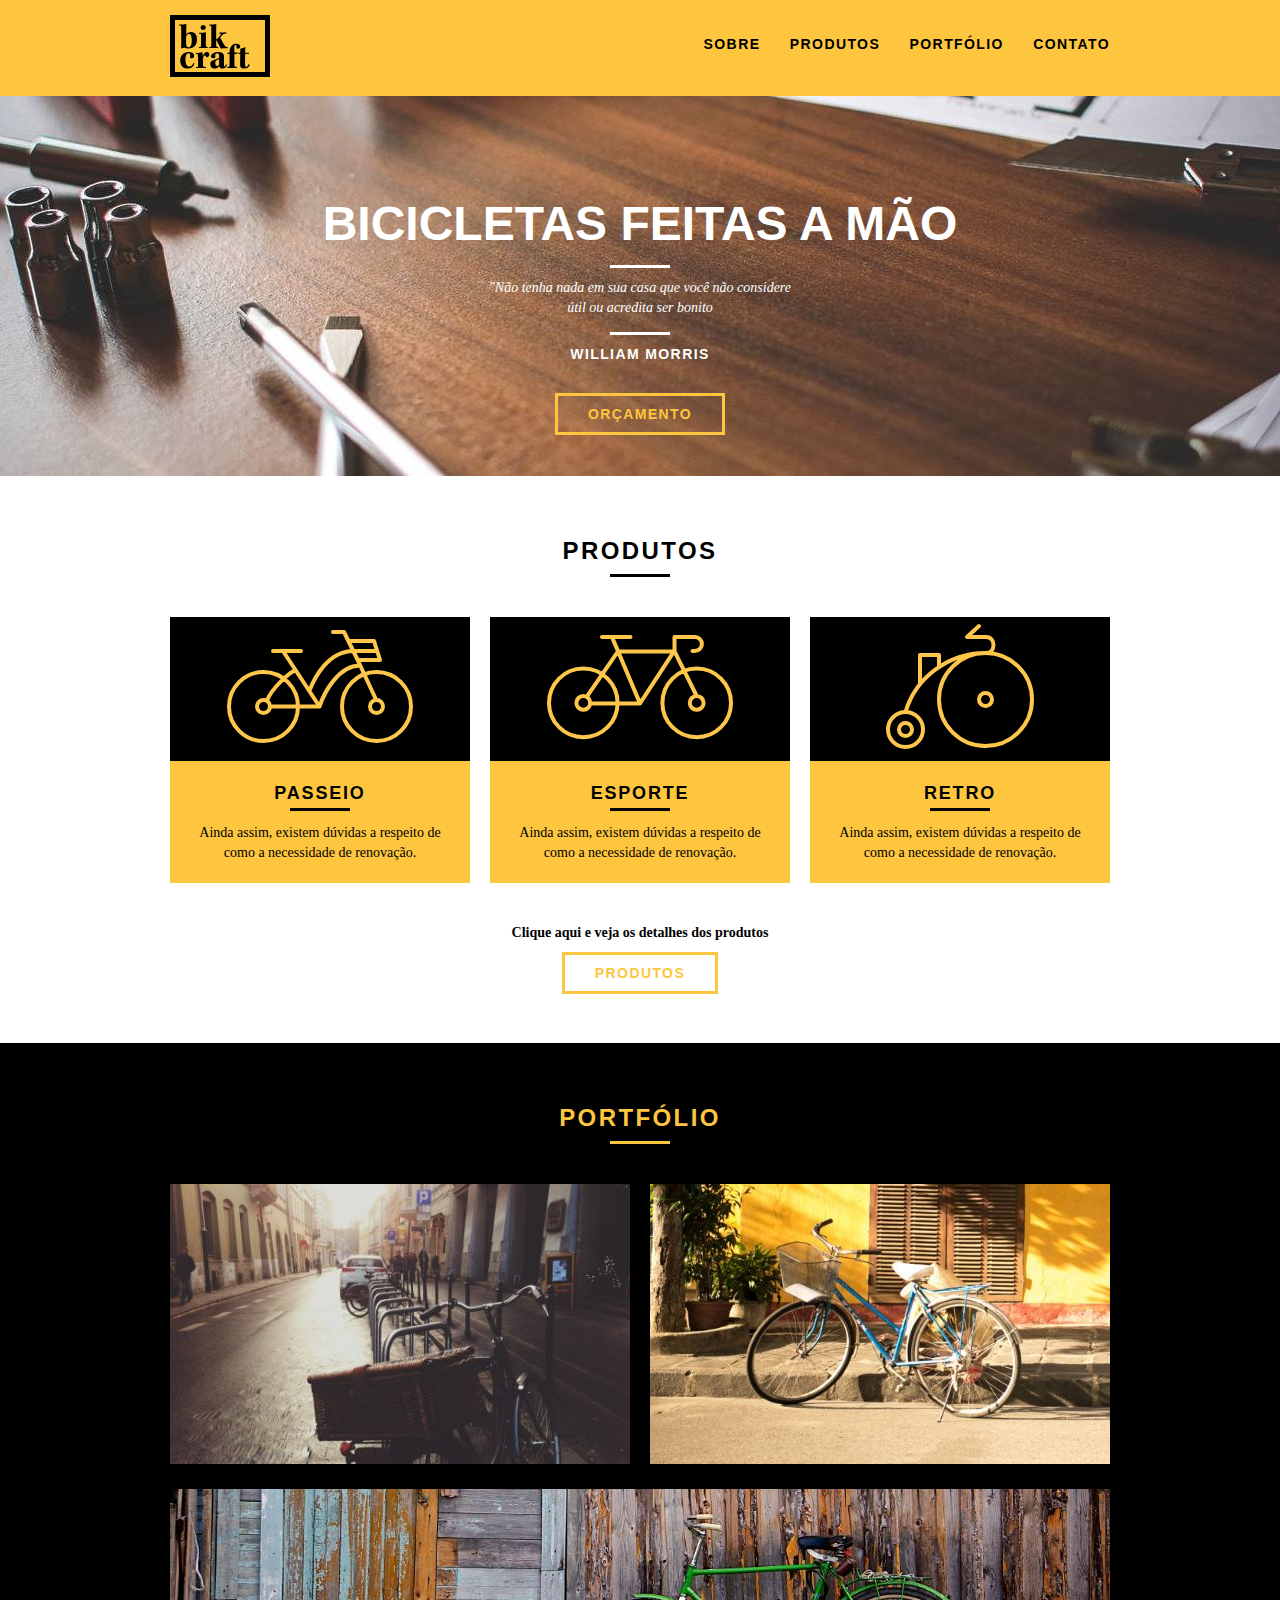
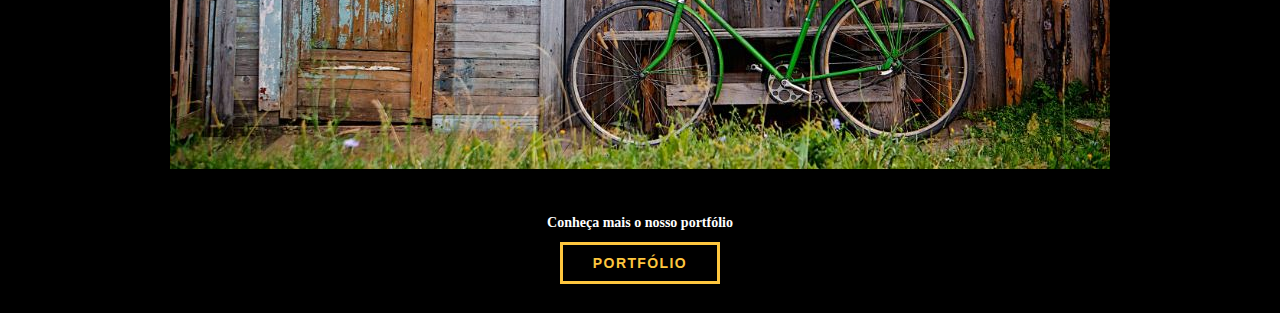
==== web/index.html @ 799d466c "Alterando" ====
<!DOCTYPE html>
<html lang="es">
<head>
  <meta charset="UTF-8">
  <meta http-equiv="X-UA-Compatible" content="IE=edge">
  <meta name="viewport" content="width=device-width, initial-scale=1.0">
  <link rel="stylesheet" href="css/normalize.css">
  <link rel="stylesheet" href="css/reset.css">
  <link rel="stylesheet" href="css/grid.css">
  <link rel="stylesheet" href="css/style.css">
  <title>Bikcraft</title>
</head>
<body>

    <header class="header">
      <div class="container">
        <a href="index.html" class="grid-4">
          <img src="img/bikcraft.svg" alt="Bikcraft">
        </a>
        <nav class="grid-12 header_menu">
          <ul>
            <li><a href="sobre.html">Sobre</a></li>
            <li><a href="produtos.html">Produtos</a></li>
            <li><a href="portfolio.html">Portfólio</a></li>
            <li><a href="contato.html">Contato</a></li>
          </ul>
        </nav>
      </div>
    </header>

  <section class="introducao">
    <div class="container">
      <h1>Bicicletas Feitas a Mão</h1>
      <blockquote class="quote-externo">
        <p>"Não tenha nada em sua casa que você não considere útil ou acredita ser bonito</p>
        <cite>WILLIAM MORRIS</cite>
      </blockquote>
      <a href="produtos.html" class="btn">Orçamento</a>
    </div>
  </section>

  <section class=" produtos container">
    <h2 class="subtitulo">Produtos</h2>
    <ul class="produtos-lista">
      
      <li class="grid-1-3">
        <div class="produtos-icone">
          <img src="../arquivos-cliente/icones/passeio.svg" alt="Bikcraft Passeio">
        </div>
        <h3>Passeio</h3>
        <p>Ainda assim, existem dúvidas a respeito de como a necessidade de renovação.</p>
      </li>

      <li class="grid-1-3">
        <div class="produtos-icone">
          <img src="../arquivos-cliente/icones/esporte.svg" alt="Bikcraft Esporte">
        </div>
        <h3>Esporte</h3>
        <p>Ainda assim, existem dúvidas a respeito de como a necessidade de renovação.</p>
      </li>

      <li class="grid-1-3">
        <div class="produtos-icone">
          <img src="../arquivos-cliente/icones/retro.svg" alt="Bikcraft Retro">
        </div>
        <h3>Retro</h3>
        <p>Ainda assim, existem dúvidas a respeito de como a necessidade de renovação.</p>
      </li>
    </ul>

    <div class="call">
      <p>Clique aqui e veja os detalhes dos produtos</p>
      <a href="produtos.html" class="btn btn-preto">Produtos</a>
    </div>
  </section>

  <section class="portfolio">
      <div class="container">
        <h2 class=subtitulo>portfólio</h2>
        <ul class="portfolio-lista">
          <li class="grid-8"><img src="../web/img/portfolio/retro.jpg" alt="Bicicleta Retro"></li> 
          <li class="grid-8"><img src="../web/img/portfolio/passeio.jpg" alt="Bicicleta Passeio"></li> 
          <li class="grid-16"><img src="../web/img/portfolio/esporte.jpg" alt="Bicicleta Esporte"></li> 
        </ul>
        <div class="call">
          <p>Conheça mais o nosso portfólio</p>
          <a href="portfolio.html" class="btn">Portfólio</a>
        </div>
      </div> 
  </section>

</body>
</html>
---- web/css/grid.css ----
*, *:before, *:after {
  -webkit-box-sizing: border-box; 
  -moz-box-sizing: border-box; 
  box-sizing: border-box;
}

.container {
	width: 960px;
	margin: 0 auto;
	padding: 0px;
	position: relative;
}

.container:after, .container:before {
	content: " ";
	display: table;
}

.container:after {
	clear: both;
}

.grid-1, .grid-2, .grid-3, .grid-4, .grid-5, .grid-6, .grid-7, .grid-8, .grid-9, .grid-10, .grid-11, .grid-12, .grid-13, .grid-14, .grid-15, .grid-16, .grid-1-3 {
	float: left;
	margin-left: 10px;
	margin-right: 10px;
}

.grid-1 	{width: 40px;}
.grid-2 	{width: 100px;}
.grid-3 	{width: 160px;}
.grid-4 	{width: 220px;}
.grid-5 	{width: 280px;}
.grid-6 	{width: 340px;}
.grid-7 	{width: 400px;}
.grid-8 	{width: 460px;}
.grid-9 	{width: 520px;}
.grid-10 	{width: 580px;}
.grid-11 	{width: 640px;}
.grid-12 	{width: 700px;}
.grid-13 	{width: 760px;}
.grid-14 	{width: 820px;}
.grid-15 	{width: 880px;}
.grid-16 	{width: 940px;}
.grid-1-3	{width: 300px;}
---- web/css/style.css ----
/* Estilos Gerais*/
body {
  font-family: Arial, Helvetica, sans-serif;
}

p {
  font-family: Georgia, "Times New Roman", Times, serif;
  font-size: 14px;
  line-height: 20px;
}

.btn {
  border: 3px solid #fec63e;
  padding: 10px 30px;
  color: #fec63e;
  font-size: 14px;
  line-height: 20px;
  text-transform: uppercase;
  letter-spacing: 0.1em;
  font-weight: bold;
}

.btn:hover {
  color: #fff;
  border-color: #fff;
}

.btn.btn-preto:hover {
  color: #000;
  border-color: #000;
}

.subtitulo {
  font-weight: bold;
  font-size: 24px;
  line-height: 30px;
  letter-spacing: 0.1em;
  color: #000;
  text-transform: uppercase;
  text-align: center;
  margin-bottom: 40px;
}

.subtitulo:after {
  content: "";
  display: block;
  width: 60px;
  height: 3px;
  background-color: #000;
  margin: 8px auto;
}

/* Header */

.header {
  width: 100%;
  background-color: #fec63e;
  padding: 15px 0;
  position: fixed;
  top: 0;
  z-index: 10;
}

.header_menu {
  text-align: right;
}

.header_menu ul li {
  display: inline-block;
  margin-left: 25px;
  margin-top: 20px;
}

.header_menu ul li a {
  color: #000;
  font-weight: bold;
  text-transform: uppercase;
  letter-spacing: 0.1em;
  font-size: 14px;
  padding: 10px 0px;
}

.header_menu ul li a:hover {
  color: #fff;
}
/* Introdução */

.introducao {
  width: 100%;
  height: 380px;
  background: url("../img/bg-home.jpg") no-repeat center;
  background-size: cover;
  margin-top: 96px;
  text-align: center;
  padding-top: 100px;
}

.introducao h1 {
  font-size: 48px;
  color: #fff;
  font-weight: bold;
  text-transform: uppercase;
}

.quote-externo {
  max-width: 320px;
  margin: 0 auto;
  color: #fff;
  margin-bottom: 40px;
}

.quote-externo p {
  font-style: italic;
}

.quote-externo p:before,
.quote-externo p:after {
  content: "";
  display: block;
  width: 60px;
  height: 3px;
  background-color: #fff;
  margin: 14px auto 10px auto;
}

.quote-externo cite {
  font-style: normal;
  font-weight: bold;
  font-size: 14px;
  letter-spacing: 0.1em;
}

/* Produtos */

.produtos {
  padding: 60px 0;
}

.produtos-lista li {
  background-color: #fec63e;
  text-align: center;
}

.produtos-icone {
  background-color: #000;
}
.produtos-lista li h3 {
  font-weight: bold;
  font-size: 18px;
  line-height: 25px;
  text-transform: uppercase;
  letter-spacing: 0.1em;
  margin-top: 20px;
}

.produtos-lista li h3:after {
  content: "";
  display: block;
  width: 60px;
  height: 3px;
  background-color: #000;
  margin: 2px auto;
}

.produtos-lista li p {
  padding: 10px 20px 20px 20px;
}

.call {
  text-align: center;
  padding-top: 40px;
  clear: both;
}

.call p {
  font-weight: bold;
  margin-bottom: 20px;
}

/* Portfólio */

.portfolio {
  padding: 40px 0;
  width: 100%;
  background-color: #000;
}

.portfolio .subtitulo {
  margin-top: 20px;
  color: #fec63e;
}

.portfolio .subtitulo:after {
  content: "";
  display: block;
  width: 60px;
  height: 3px;
  background-color: #fec63e;
  margin: 8px auto;
}

.portfolio-lista li:last-child {
  margin-top: 20px;
}

.portfolio .call p {
  color: #fff;
}
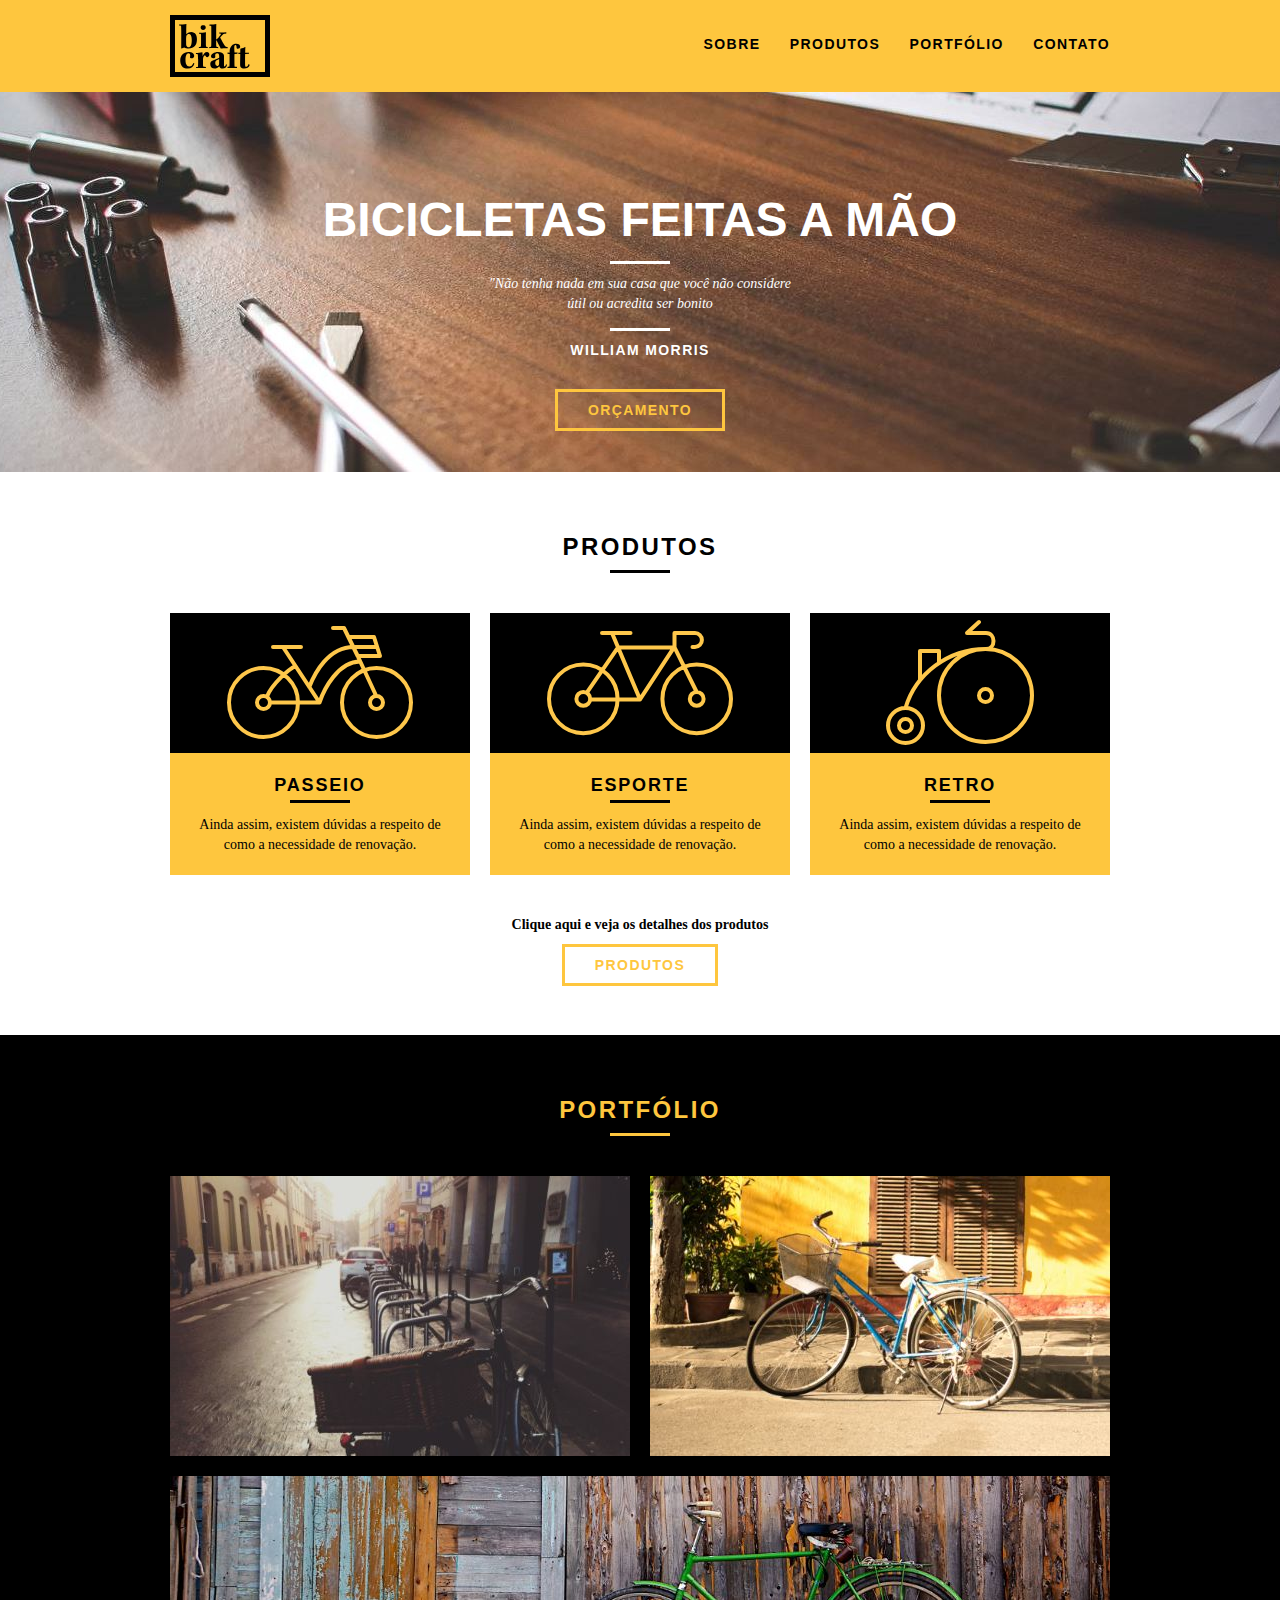
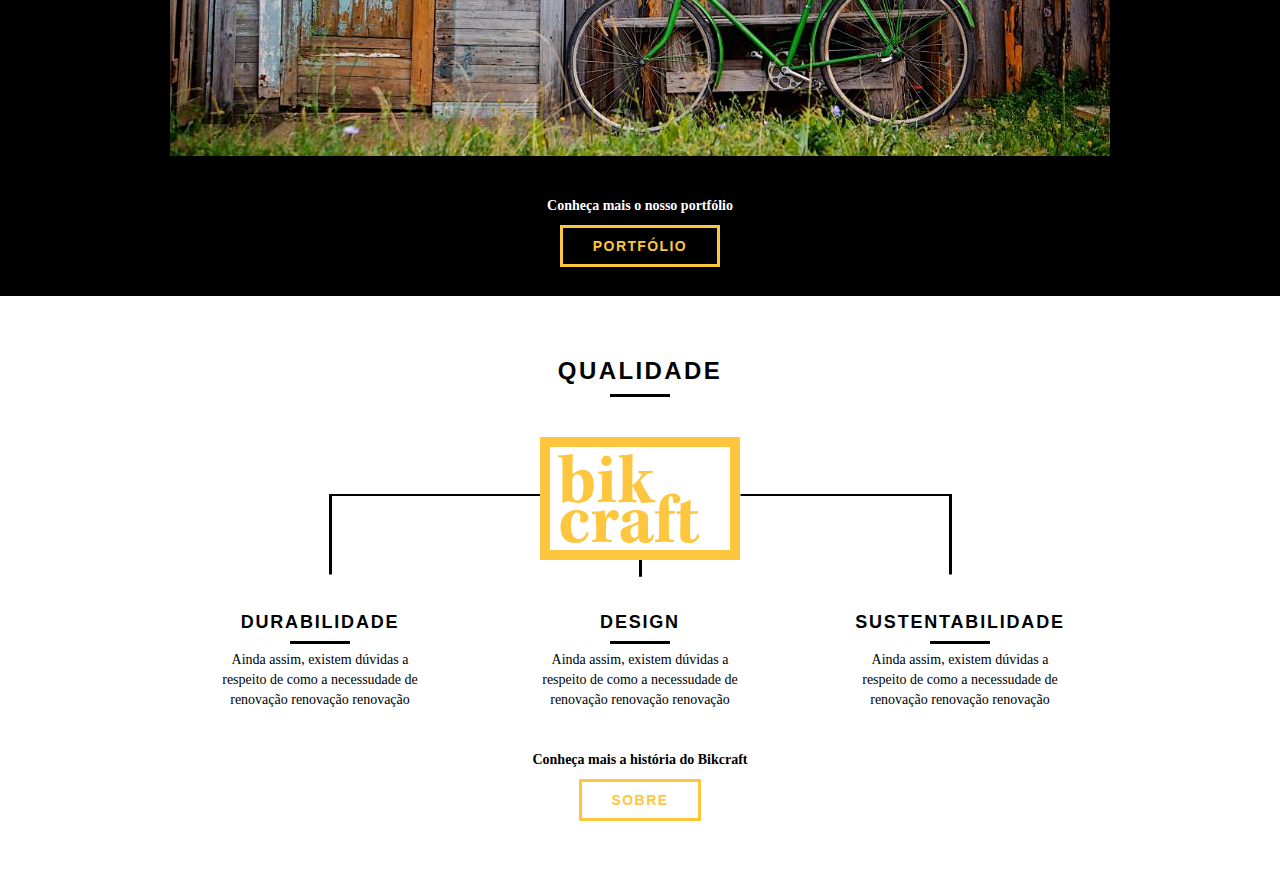
==== commit e9f1b295: "Criação da Home - Qualidade" ====
--- a/web/index.html
+++ b/web/index.html
@@ -89,5 +89,28 @@
       </div> 
   </section>
 
+
+  <section class="qualidade container" alt="Bikcraft">
+    <h2 class="subtitulo">Qualidade</h2>
+    <img src="../web/img/bikcraft-qualidade.svg">
+    <ul class="qualidade-lista">
+      <li class="grid-1-3">
+        <h3>Durabilidade</h3>
+        <p>Ainda assim, existem dúvidas a respeito de como a necessudade de renovação renovação renovação</p>
+      </li>
+      <li class="grid-1-3">
+        <h3>Design</h3>
+        <p>Ainda assim, existem dúvidas a respeito de como a necessudade de renovação renovação renovação</p>
+      </li>
+      <li class="grid-1-3">
+        <h3>Sustentabilidade</h3>
+        <p>Ainda assim, existem dúvidas a respeito de como a necessudade de renovação renovação renovação</p>
+      </li>
+    </ul>
+    <div class="call">
+      <p>Conheça mais a história do Bikcraft</p>
+      <a href="sobre.html" class="btn btn-preto">Sobre</a>
+    </div>
+  </section>
 </body>
 </html>--- a/web/css/style.css
+++ b/web/css/style.css
@@ -1,4 +1,5 @@
 /* Estilos Gerais*/
+
 body {
   font-family: Arial, Helvetica, sans-serif;
 }
@@ -7,6 +8,10 @@
   font-family: Georgia, "Times New Roman", Times, serif;
   font-size: 14px;
   line-height: 20px;
+}
+
+img {
+  display: block;
 }
 
 .btn {
@@ -83,6 +88,7 @@
 .header_menu ul li a:hover {
   color: #fff;
 }
+
 /* Introdução */
 
 .introducao {
@@ -90,7 +96,7 @@
   height: 380px;
   background: url("../img/bg-home.jpg") no-repeat center;
   background-size: cover;
-  margin-top: 96px;
+  margin-top: 92px;
   text-align: center;
   padding-top: 100px;
 }
@@ -166,6 +172,10 @@
   padding: 10px 20px 20px 20px;
 }
 
+.produtos img {
+  margin: 0 auto;
+}
+
 .call {
   text-align: center;
   padding-top: 40px;
@@ -206,3 +216,52 @@
 .portfolio .call p {
   color: #fff;
 }
+
+/* Qualidade */
+
+.qualidade {
+  padding: 60px 0;
+}
+
+.qualidade img {
+  margin: 0 auto;
+}
+
+.qualidade-lista {
+  padding-top: 30px;
+}
+
+.qualidade:after {
+  content: "";
+  width: 634px;
+  height: 83px;
+  display: block;
+  background: url("../img/linha.svg") no-repeat center;
+  position: absolute;
+  top: 198px;
+  right: 163px;
+  z-index: -1;
+}
+
+.qualidade-lista li {
+  text-align: center;
+  padding: 0 40px;
+}
+
+.qualidade-lista li h3 {
+  font-weight: bold;
+  font-size: 18px;
+  line-height: 25px;
+  text-transform: uppercase;
+  letter-spacing: 0.1em;
+  margin-top: 20px;
+}
+
+.qualidade-lista li h3:after {
+  content: "";
+  display: block;
+  width: 60px;
+  height: 3px;
+  background-color: #000;
+  margin: 6px auto;
+}
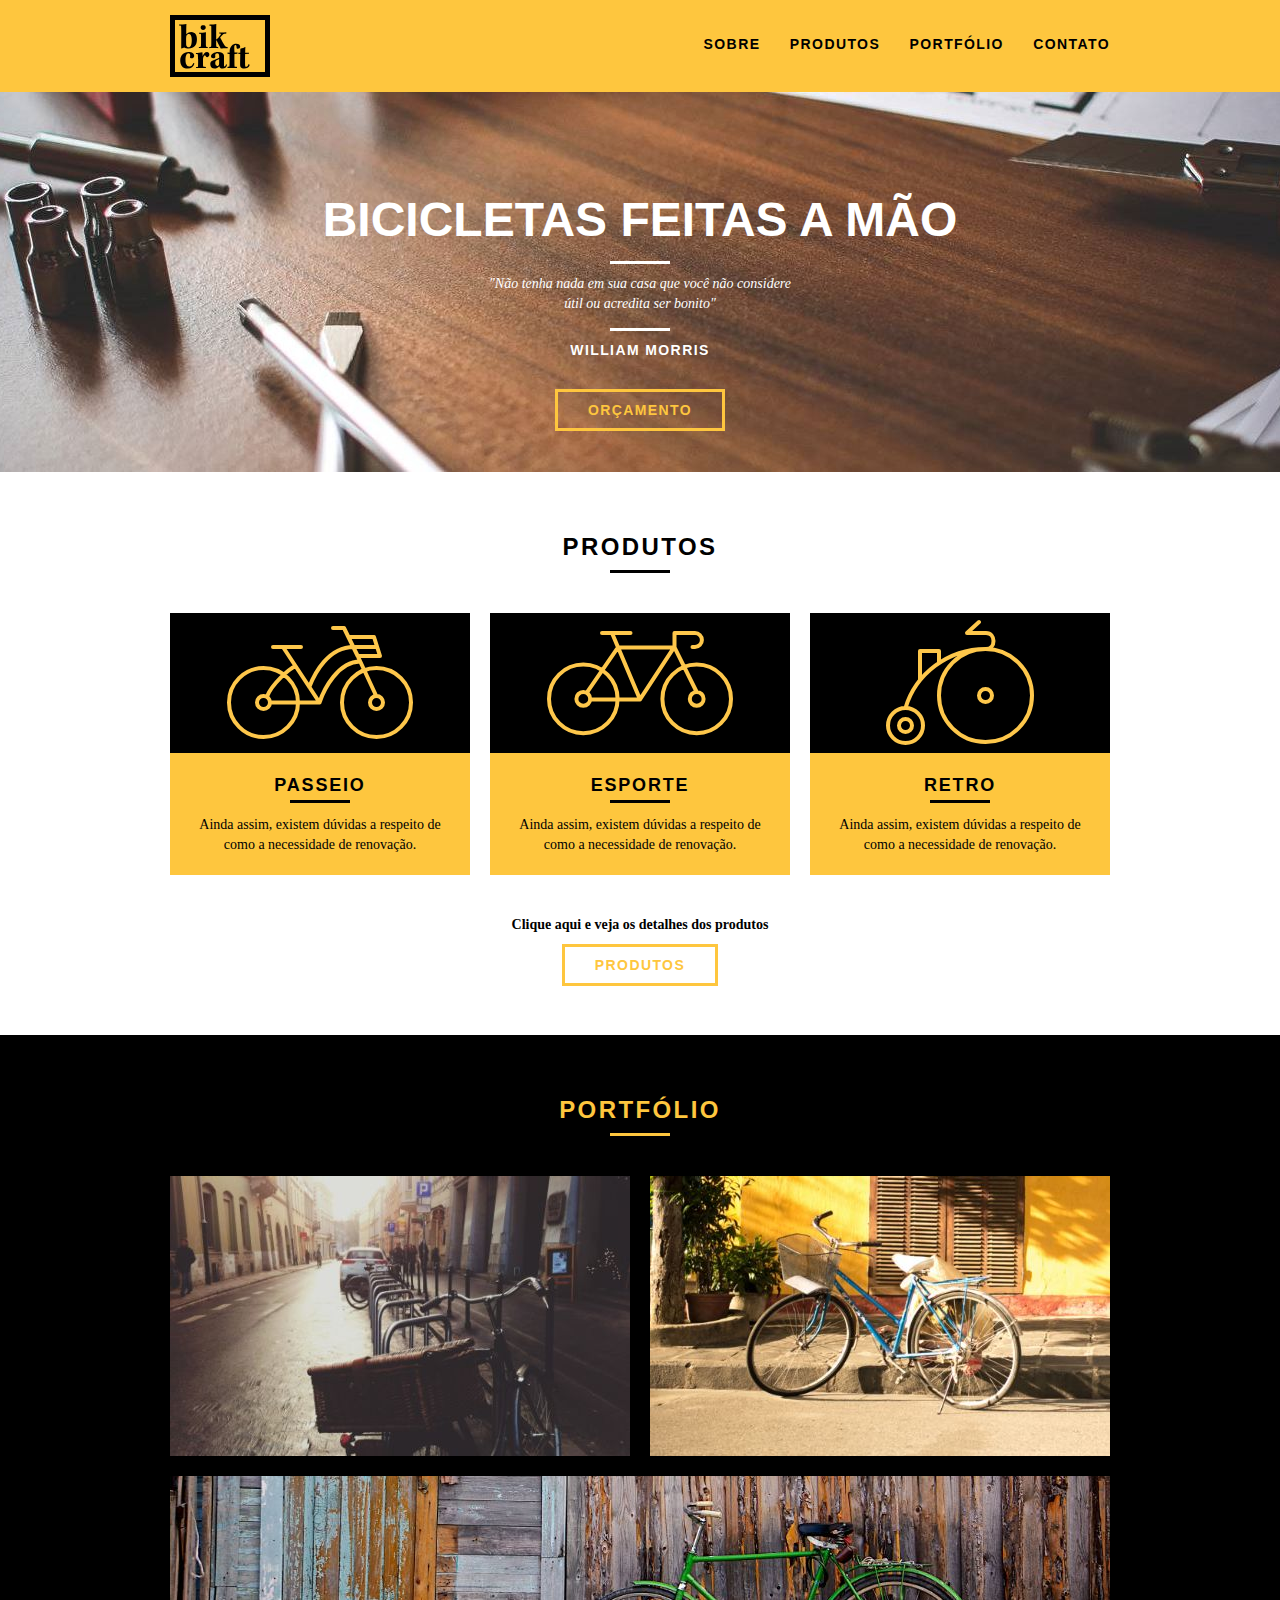
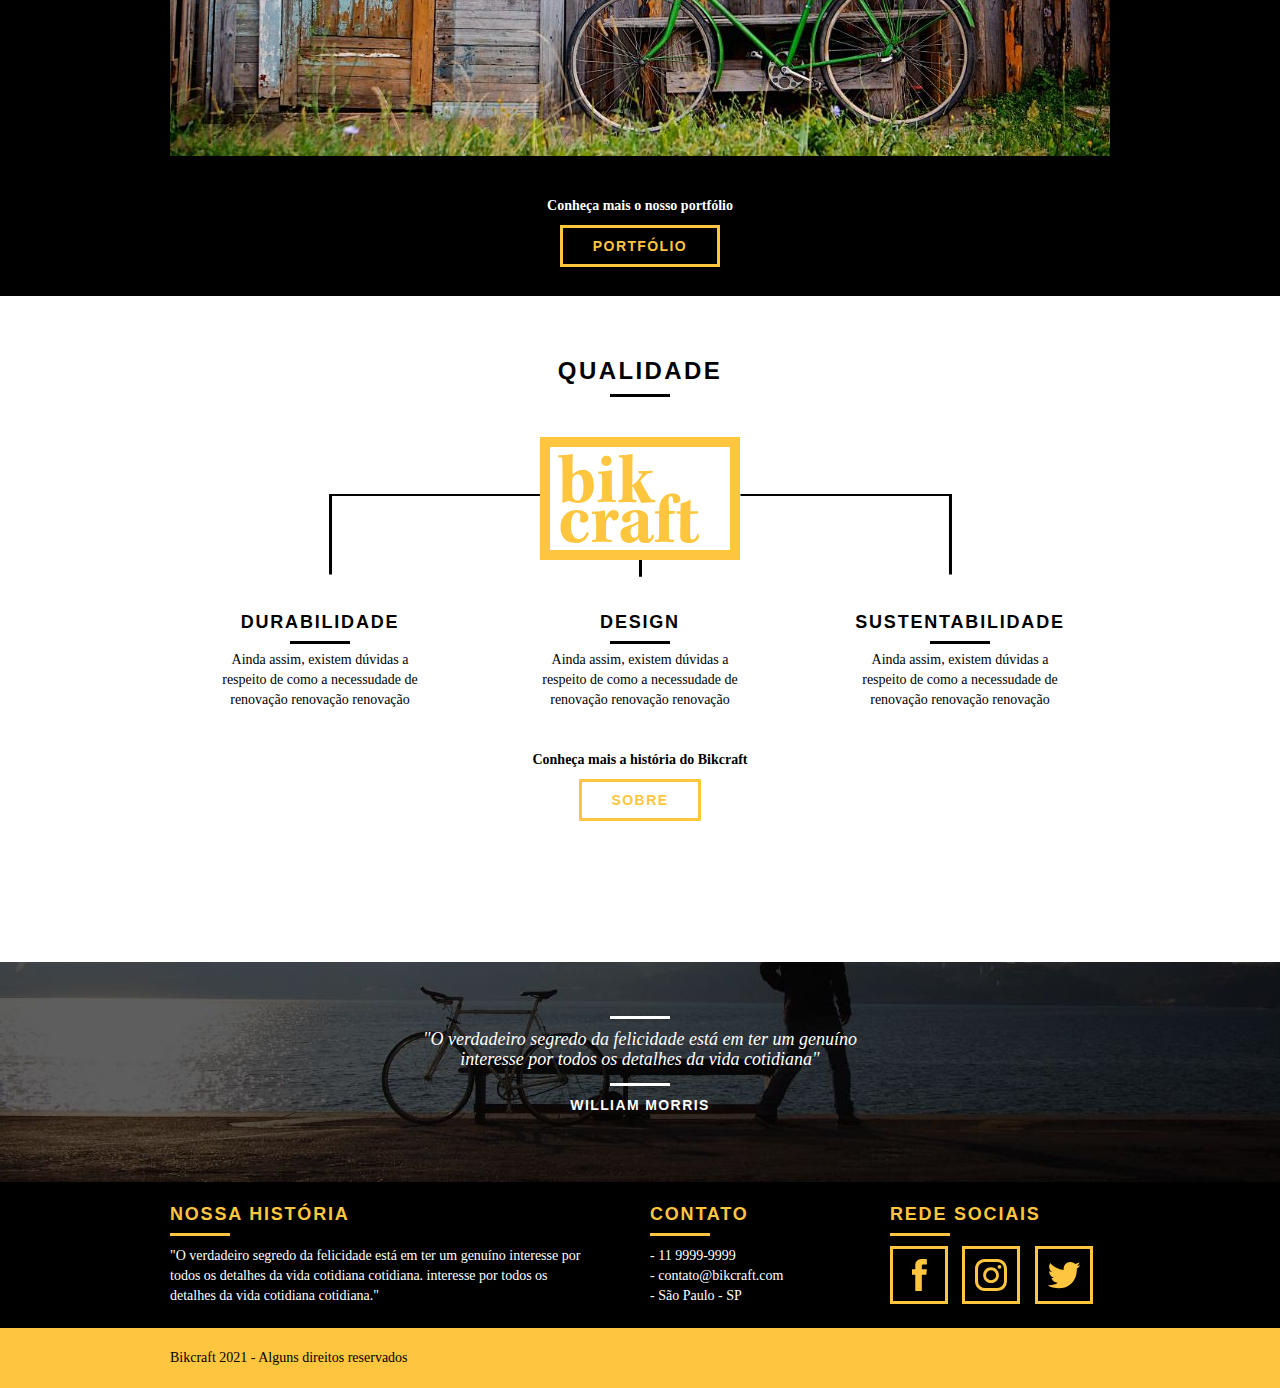
==== commit 2c7799c8: "Criação do footer" ====
--- a/web/index.html
+++ b/web/index.html
@@ -32,7 +32,7 @@
     <div class="container">
       <h1>Bicicletas Feitas a Mão</h1>
       <blockquote class="quote-externo">
-        <p>"Não tenha nada em sua casa que você não considere útil ou acredita ser bonito</p>
+        <p>"Não tenha nada em sua casa que você não considere útil ou acredita ser bonito"</p>
         <cite>WILLIAM MORRIS</cite>
       </blockquote>
       <a href="produtos.html" class="btn">Orçamento</a>
@@ -112,5 +112,52 @@
       <a href="sobre.html" class="btn btn-preto">Sobre</a>
     </div>
   </section>
+
+  <section class="quebra">
+    <div class="container">
+      <blockquote class="quote-externo">
+        <p>"O verdadeiro segredo da felicidade está em ter um genuíno 
+          interesse por todos os detalhes da vida cotidiana"</p>
+        <cite>WILLIAM MORRIS</cite>
+      </blockquote>
+    </div>
+  </section>
+
+  <footer>
+    <div class="footer">
+      <div class="container">
+        <div class="grid-8 footer-historia">
+          <h3>NOSSA HISTÓRIA</h3>
+          <p>"O verdadeiro segredo da felicidade está em ter um genuíno
+            interesse por todos os detalhes da vida cotidiana cotidiana.
+            interesse por todos os detalhes da vida cotidiana cotidiana."</p>
+        </div>
+
+        <div class="grid-4 footer-contato">
+          <h3>CONTATO</h3>
+          <ul>
+            <li>- 11 9999-9999</li>
+            <li>- contato@bikcraft.com</li>
+            <li>- São Paulo - SP</li>
+          </ul>
+        </div>
+
+        <div class="grid-4 footer-redes">
+          <h3>REDE SOCIAIS</h3>
+          <ul>
+            <li><a href="http://facebok.com" target="_blank"><img src="../arquivos-cliente/sociais/facebook.svg"></a></li>
+            <li><a href="http://instagram.com" target="_blank"><img src="../arquivos-cliente/sociais/instagram.svg"></a></li>
+            <li><a href="http://twitter.com" target="_blank""><img src="../arquivos-cliente/sociais/twitter.svg"></a></li>
+          </ul>
+        </div>
+      </div>
+    </div>
+
+    <div class="copy">
+      <div class="container">
+        <p class="grid-16">Bikcraft 2021 - Alguns direitos reservados</p>
+      </div>
+    </div>
+  </footer>
 </body>
 </html>--- a/web/css/style.css
+++ b/web/css/style.css
@@ -265,3 +265,82 @@
   background-color: #000;
   margin: 6px auto;
 }
+
+/* Quebra */
+
+.quebra {
+  width: 100%;
+  height: 220px;
+  background: url("../img/bg-filter.jpg") no-repeat center;
+  background-size: cover;
+  margin-top: 92px;
+  text-align: center;
+  padding-top: 40px;
+}
+
+.quebra .quote-externo {
+  max-width: 500px;
+}
+
+.quebra .quote-externo p {
+  font-size: 18px;
+}
+
+/*Footer */
+
+.footer {
+  width: 100%;
+  background-color: #000;
+  color: #fff;
+  padding: 20px 0;
+}
+
+.footer h3 {
+  font-size: 18px;
+  line-height: 25px;
+  color: #fec63e;
+  text-transform: uppercase;
+  letter-spacing: 0.1em;
+  font-weight: bold;
+}
+
+.footer h3:after {
+  content: "";
+  display: block;
+  width: 60px;
+  height: 3px;
+  background-color: #fec63e;
+  margin: 6px 0 10px 0;
+}
+
+.footer-historia {
+  padding-right: 40px;
+}
+
+.footer-contato ul li {
+  font-size: 14px;
+  line-height: 20px;
+  font-family: Georgia, "Times New Roman", Times, serif;
+}
+
+.footer-redes ul li {
+  display: inline-block;
+  margin-right: 10px;
+}
+
+.footer-redes ul li a {
+  border: 3px solid #fec63e;
+  display: block;
+  padding: 10px;
+}
+
+.footer-redes ul li a:hover {
+  border-color: #fff;
+}
+
+.copy {
+  width: 100%;
+  background-color: #fec63e;
+  height: 60px;
+  padding: 20px 0;
+}
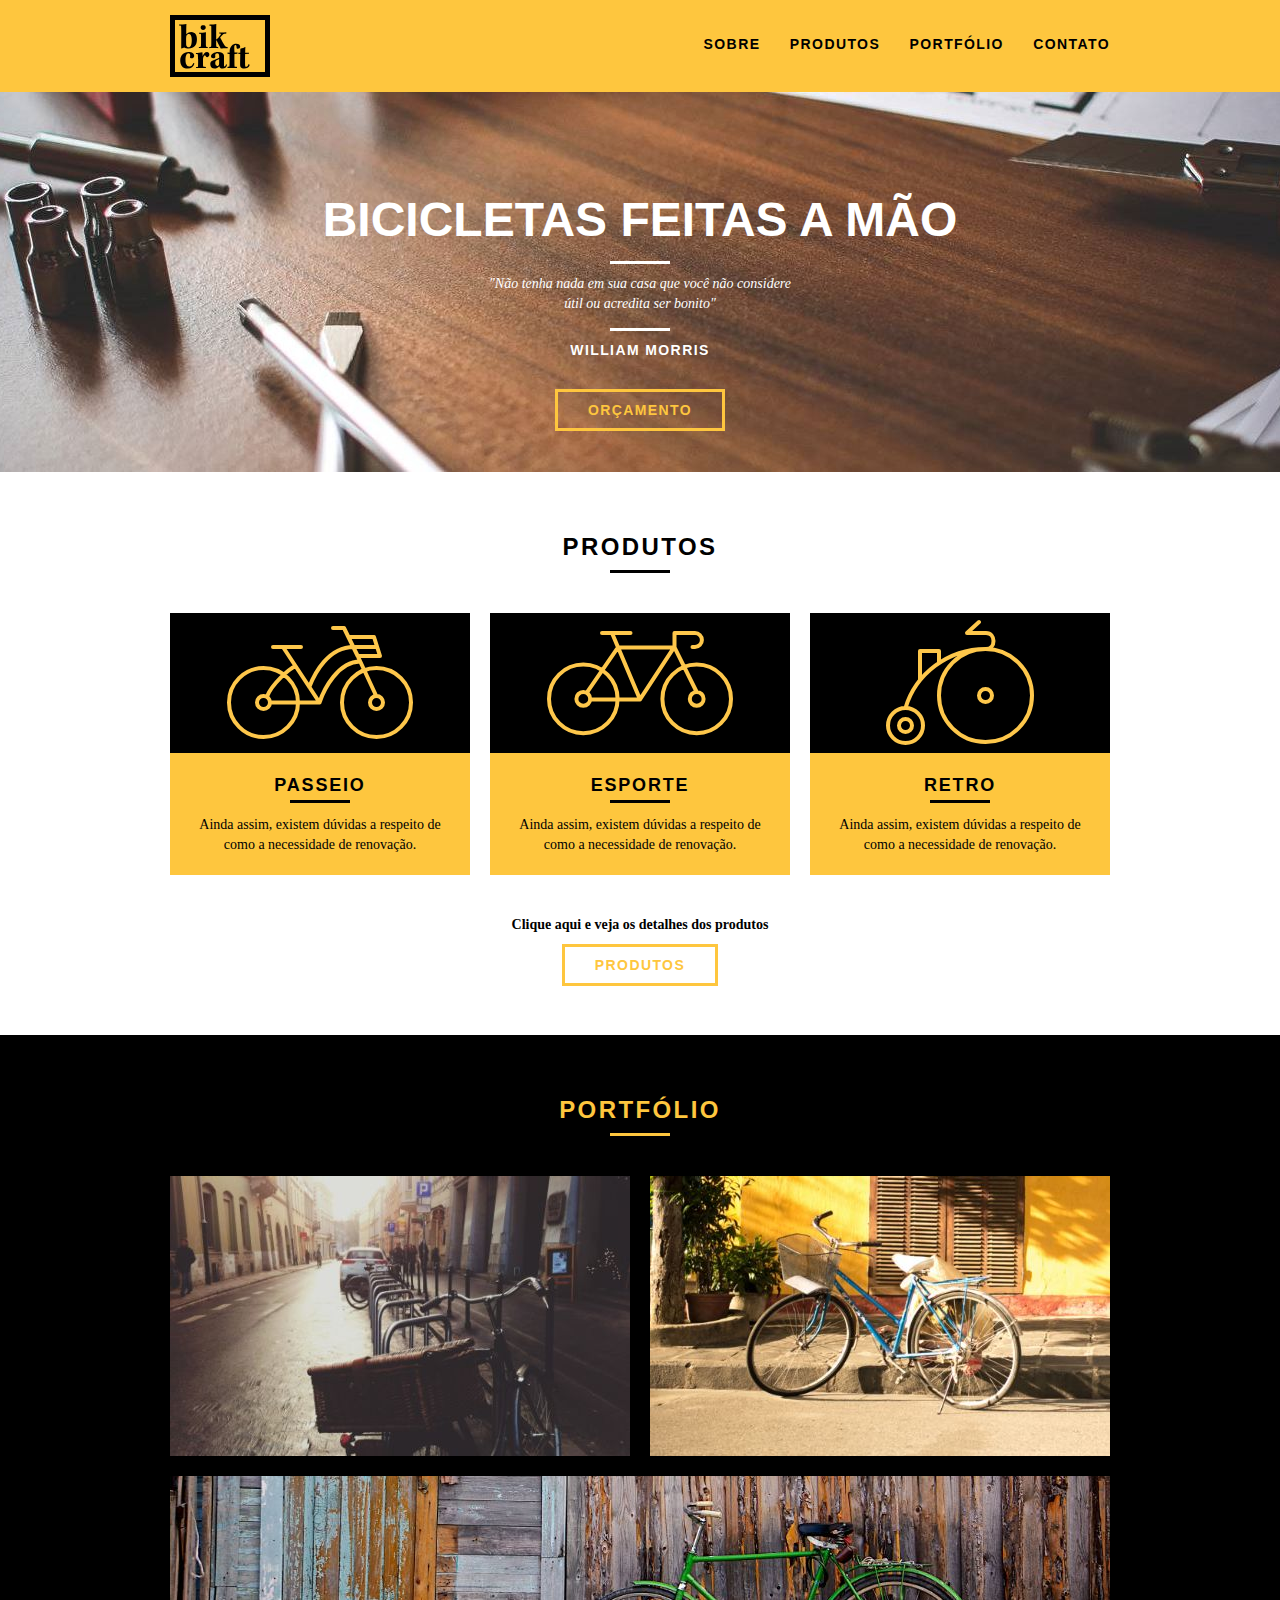
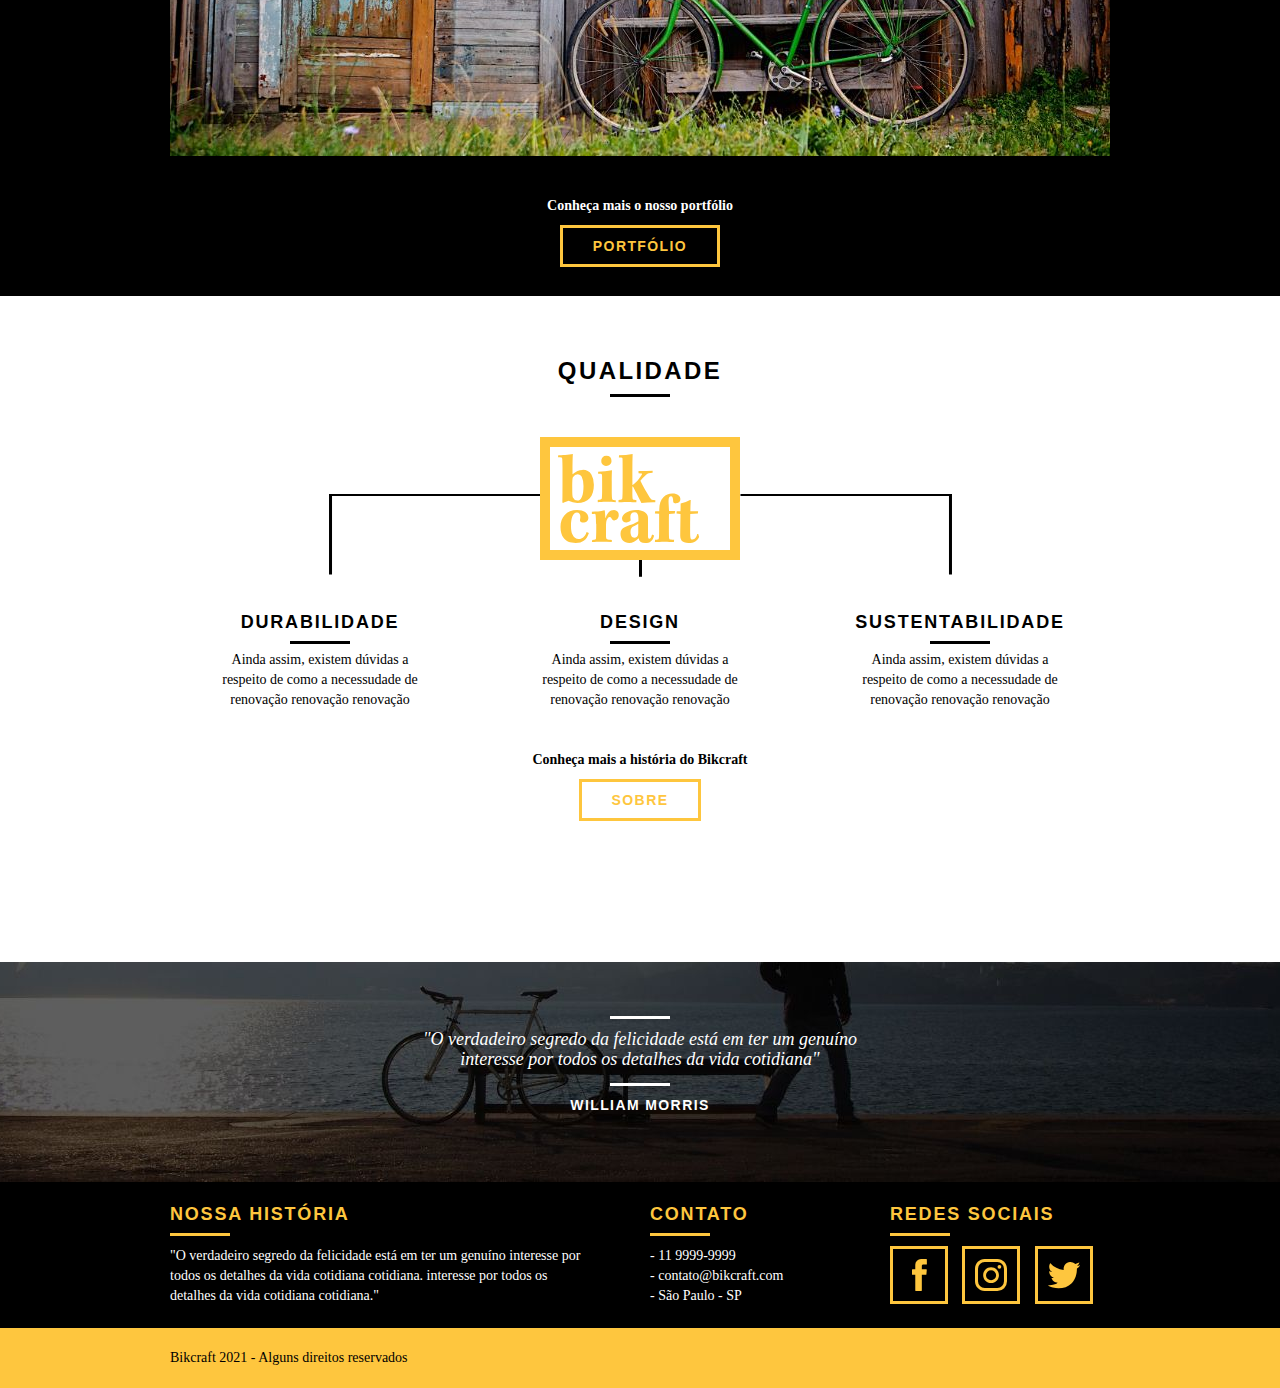
==== commit 89e04ac4: "Alteração de titulo" ====
--- a/web/index.html
+++ b/web/index.html
@@ -143,7 +143,7 @@
         </div>
 
         <div class="grid-4 footer-redes">
-          <h3>REDE SOCIAIS</h3>
+          <h3>REDES SOCIAIS</h3>
           <ul>
             <li><a href="http://facebok.com" target="_blank"><img src="../arquivos-cliente/sociais/facebook.svg"></a></li>
             <li><a href="http://instagram.com" target="_blank"><img src="../arquivos-cliente/sociais/instagram.svg"></a></li>
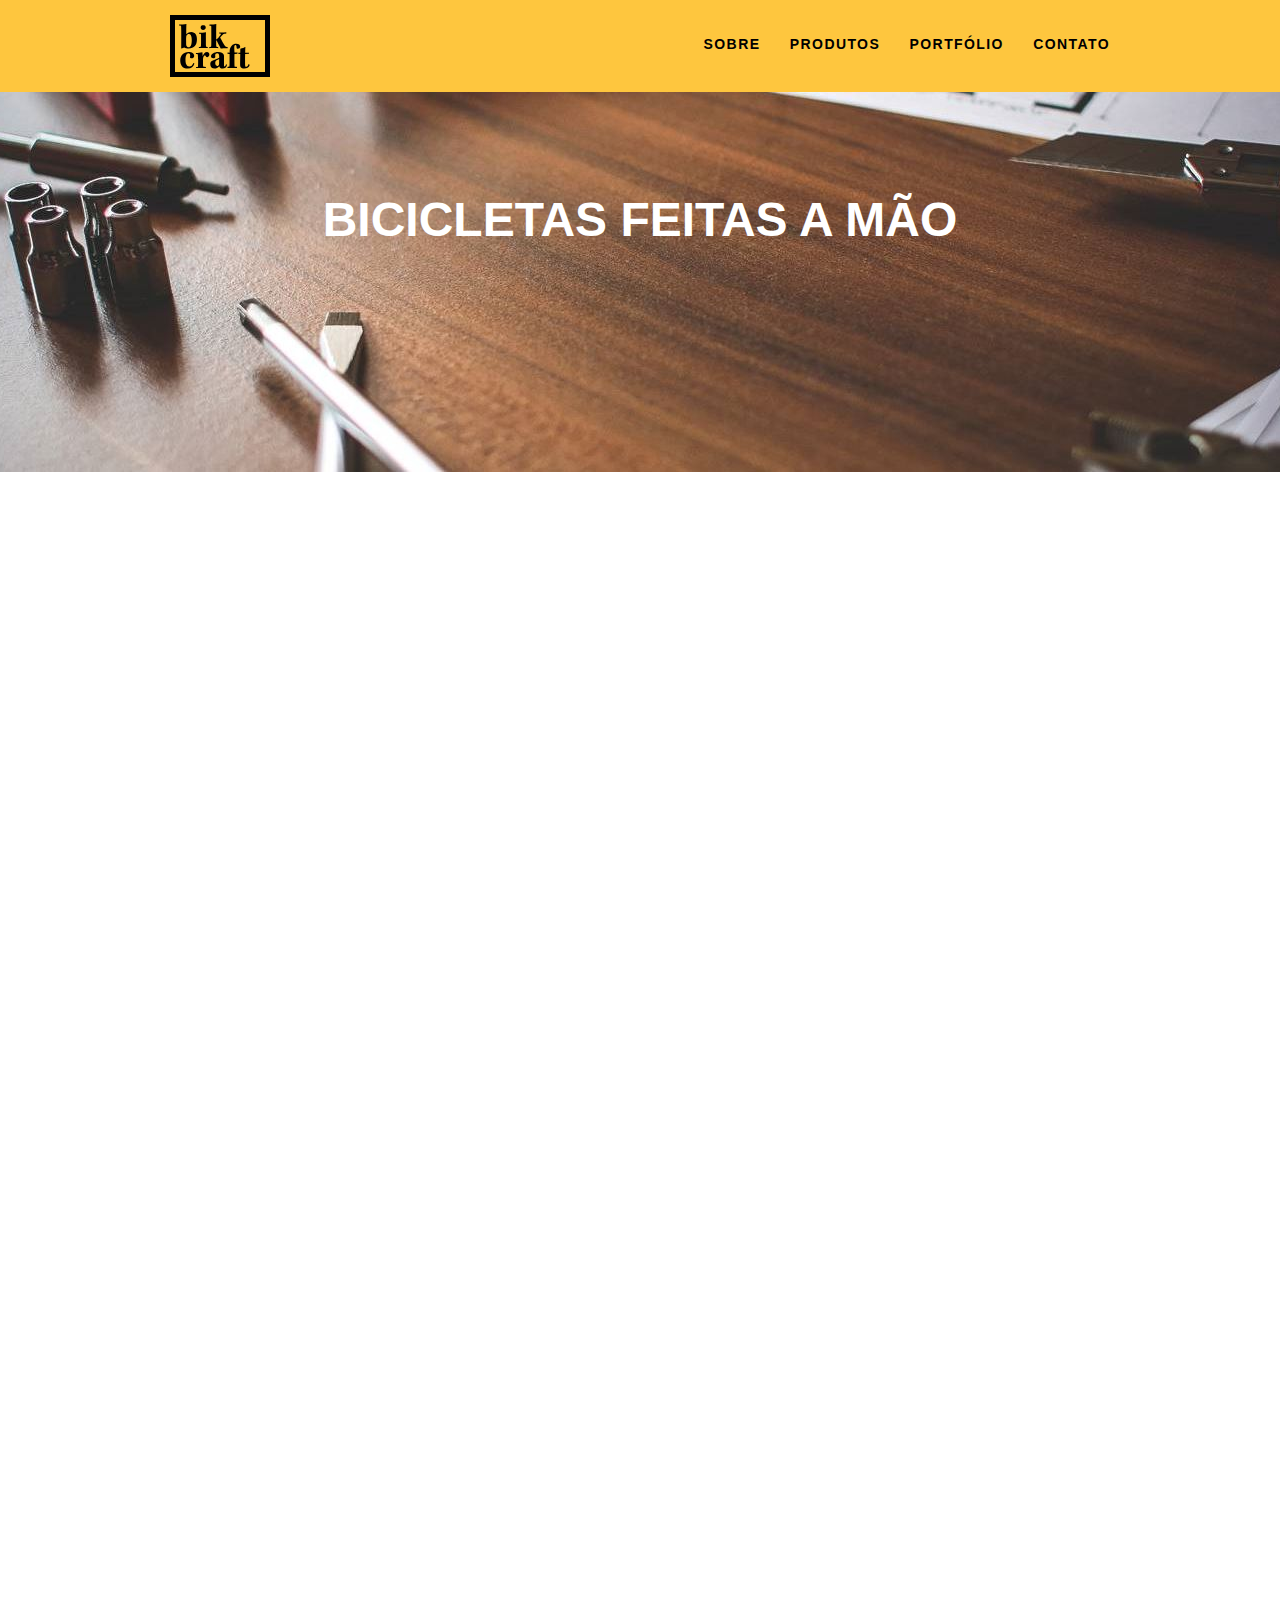
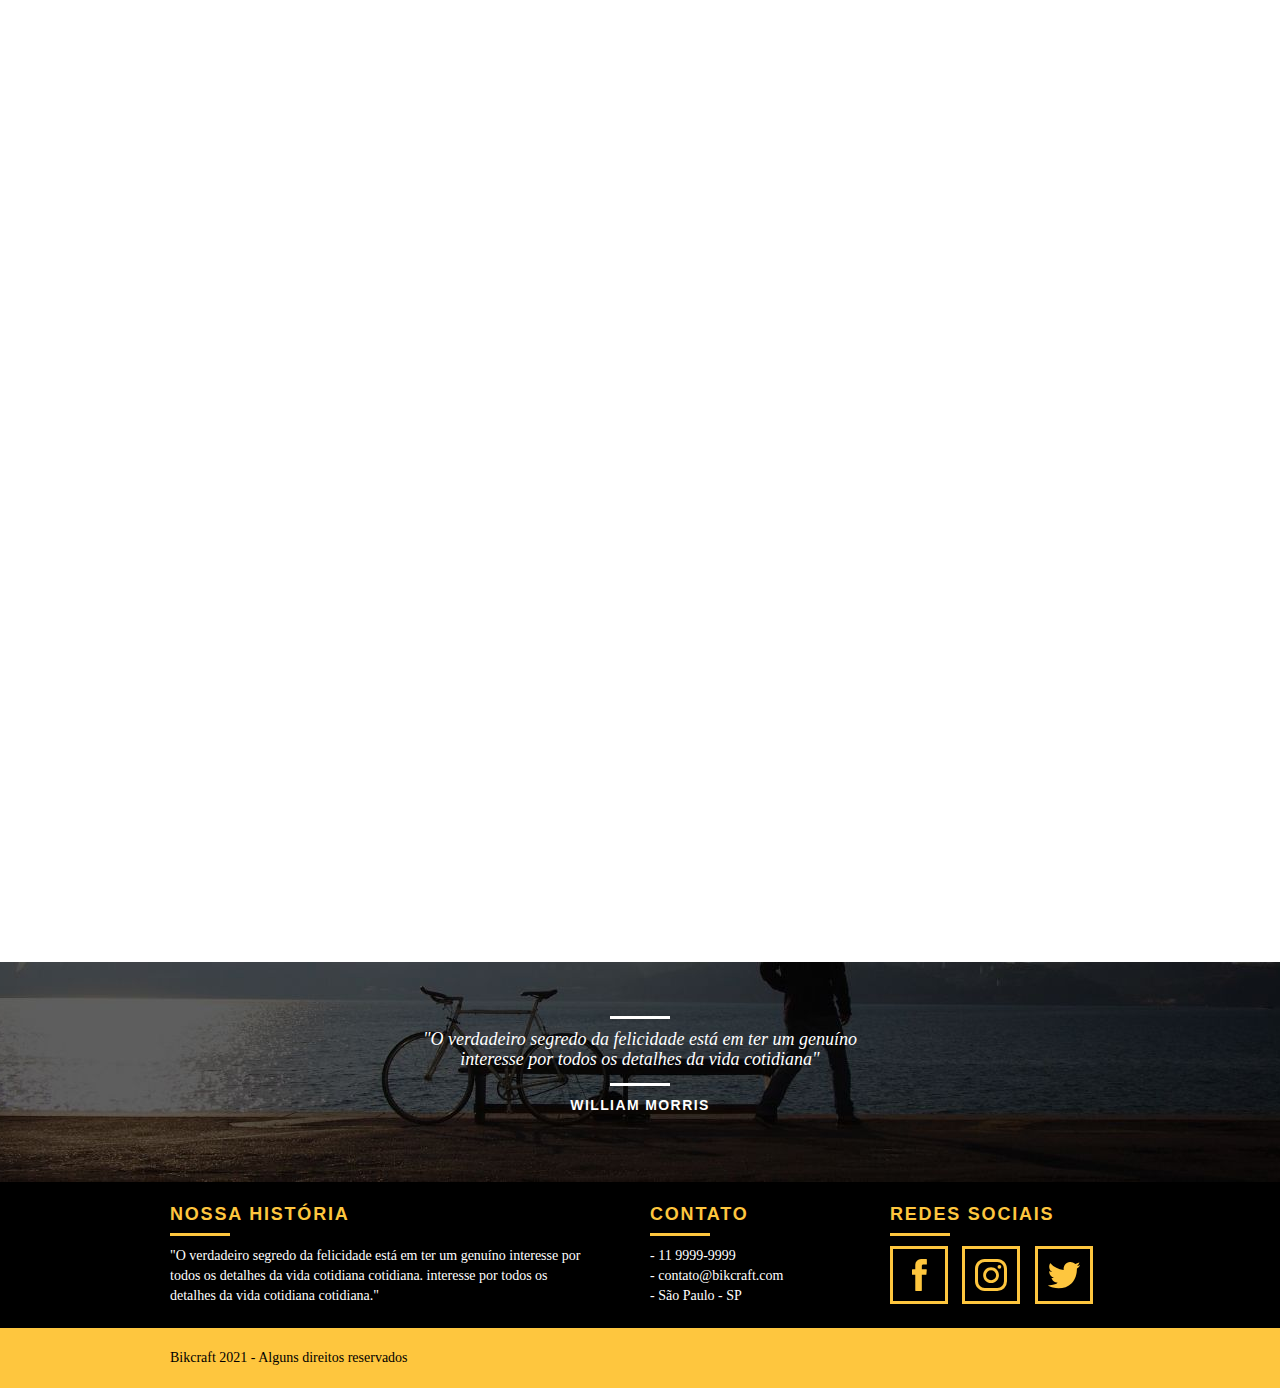
==== commit 1bab5cdb: "Inserindo animações com JS" ====
--- a/web/index.html
+++ b/web/index.html
@@ -8,7 +8,9 @@
   <link rel="stylesheet" href="css/reset.css">
   <link rel="stylesheet" href="css/grid.css">
   <link rel="stylesheet" href="css/style.css">
-  <title>Bikcraft</title>
+  <link rel="stylesheet" href="css/responsivo.css">
+  <script>document.documentElement.classList.add("js")</script>  
+  <title>Bikcraft - Home</title>
 </head>
 <body>
 
@@ -30,16 +32,16 @@
 
   <section class="introducao">
     <div class="container">
-      <h1>Bicicletas Feitas a Mão</h1>
-      <blockquote class="quote-externo">
+      <h1 data-anime="400" class="fadeInDown">Bicicletas Feitas a Mão</h1>
+      <blockquote data-anime="800" class="fadeInDown quote-externo">
         <p>"Não tenha nada em sua casa que você não considere útil ou acredita ser bonito"</p>
         <cite>WILLIAM MORRIS</cite>
       </blockquote>
-      <a href="produtos.html" class="btn">Orçamento</a>
+      <a data-anime="1200" href="produtos.html" class="btn">Orçamento</a>
     </div>
   </section>
 
-  <section class=" produtos container">
+  <section class=" produtos container fadeInDown" data-anime="1600">
     <h2 class="subtitulo">Produtos</h2>
     <ul class="produtos-lista">
       
@@ -74,7 +76,7 @@
     </div>
   </section>
 
-  <section class="portfolio">
+  <section class="portfolio fadeInDown" data-anime="2000">
       <div class="container">
         <h2 class=subtitulo>portfólio</h2>
         <ul class="portfolio-lista">
@@ -90,7 +92,7 @@
   </section>
 
 
-  <section class="qualidade container" alt="Bikcraft">
+  <section data-anime="2400" class="qualidade container fadeInDown" alt="Bikcraft">
     <h2 class="subtitulo">Qualidade</h2>
     <img src="../web/img/bikcraft-qualidade.svg">
     <ul class="qualidade-lista">
@@ -153,11 +155,14 @@
       </div>
     </div>
 
-    <div class="copy">
+    <div class="copy"> 
       <div class="container">
         <p class="grid-16">Bikcraft 2021 - Alguns direitos reservados</p>
       </div>
     </div>
   </footer>
+
+  <script src="./js/simple-anime.js"></script>
+  <script src="./js/script.js"></script>
 </body>
 </html>--- a/web/css/grid.css
+++ b/web/css/grid.css
@@ -1,45 +1,188 @@
-*, *:before, *:after {
-  -webkit-box-sizing: border-box; 
-  -moz-box-sizing: border-box; 
+*,
+*:before,
+*:after {
+  -webkit-box-sizing: border-box;
+  -moz-box-sizing: border-box;
   box-sizing: border-box;
 }
 
 .container {
-	width: 960px;
-	margin: 0 auto;
-	padding: 0px;
-	position: relative;
+  width: 960px;
+  margin: 0 auto;
+  padding: 0px;
+  position: relative;
 }
 
-.container:after, .container:before {
-	content: " ";
-	display: table;
+.container:after,
+.container:before {
+  content: " ";
+  display: table;
 }
 
 .container:after {
-	clear: both;
+  clear: both;
 }
 
-.grid-1, .grid-2, .grid-3, .grid-4, .grid-5, .grid-6, .grid-7, .grid-8, .grid-9, .grid-10, .grid-11, .grid-12, .grid-13, .grid-14, .grid-15, .grid-16, .grid-1-3 {
-	float: left;
-	margin-left: 10px;
-	margin-right: 10px;
+.grid-1,
+.grid-2,
+.grid-3,
+.grid-4,
+.grid-5,
+.grid-6,
+.grid-7,
+.grid-8,
+.grid-9,
+.grid-10,
+.grid-11,
+.grid-12,
+.grid-13,
+.grid-14,
+.grid-15,
+.grid-16,
+.grid-1-3 {
+  float: left;
+  margin-left: 10px;
+  margin-right: 10px;
 }
 
-.grid-1 	{width: 40px;}
-.grid-2 	{width: 100px;}
-.grid-3 	{width: 160px;}
-.grid-4 	{width: 220px;}
-.grid-5 	{width: 280px;}
-.grid-6 	{width: 340px;}
-.grid-7 	{width: 400px;}
-.grid-8 	{width: 460px;}
-.grid-9 	{width: 520px;}
-.grid-10 	{width: 580px;}
-.grid-11 	{width: 640px;}
-.grid-12 	{width: 700px;}
-.grid-13 	{width: 760px;}
-.grid-14 	{width: 820px;}
-.grid-15 	{width: 880px;}
-.grid-16 	{width: 940px;}
-.grid-1-3	{width: 300px;}+.grid-1 {
+  width: 40px;
+}
+.grid-2 {
+  width: 100px;
+}
+.grid-3 {
+  width: 160px;
+}
+.grid-4 {
+  width: 220px;
+}
+.grid-5 {
+  width: 280px;
+}
+.grid-6 {
+  width: 340px;
+}
+.grid-7 {
+  width: 400px;
+}
+.grid-8 {
+  width: 460px;
+}
+.grid-9 {
+  width: 520px;
+}
+.grid-10 {
+  width: 580px;
+}
+.grid-11 {
+  width: 640px;
+}
+.grid-12 {
+  width: 700px;
+}
+.grid-13 {
+  width: 760px;
+}
+.grid-14 {
+  width: 820px;
+}
+.grid-15 {
+  width: 880px;
+}
+.grid-16 {
+  width: 940px;
+}
+.grid-1-3 {
+  width: 300px;
+}
+
+/* Responsividade para tablets */
+
+@media only screen and (min-width: 788px) and (max-width: 979px) {
+  .container {
+    width: 768px;
+  }
+
+  .grid-1 {
+    width: 28px;
+  }
+  .grid-2 {
+    width: 76px;
+  }
+  .grid-3 {
+    width: 124px;
+  }
+  .grid-4 {
+    width: 172px;
+  }
+  .grid-5 {
+    width: 220px;
+  }
+  .grid-6 {
+    width: 268px;
+  }
+  .grid-7 {
+    width: 316px;
+  }
+  .grid-8 {
+    width: 364px;
+  }
+  .grid-9 {
+    width: 412px;
+  }
+  .grid-10 {
+    width: 460px;
+  }
+  .grid-11 {
+    width: 508px;
+  }
+  .grid-12 {
+    width: 556px;
+  }
+  .grid-13 {
+    width: 604px;
+  }
+  .grid-14 {
+    width: 652px;
+  }
+  .grid-15 {
+    width: 700px;
+  }
+  .grid-16 {
+    width: 748px;
+  }
+  .grid-1-3 {
+    width: 236px;
+  }
+}
+
+/* Responsividade para celulares */
+
+@media only screen and (max-width: 787px) {
+  .container {
+    width: 300px;
+  }
+
+  .grid-1,
+  .grid-2,
+  .grid-3,
+  .grid-4,
+  .grid-5,
+  .grid-6,
+  .grid-7,
+  .grid-8,
+  .grid-9,
+  .grid-10,
+  .grid-11,
+  .grid-12,
+  .grid-13,
+  .grid-14,
+  .grid-15,
+  .grid-16,
+  .grid-1-3 {
+    width: 300px;
+    margin: 0 0 20px 0;
+    float: none;
+  }
+}
--- a/web/css/style.css
+++ b/web/css/style.css
@@ -12,6 +12,7 @@
 
 img {
   display: block;
+  max-width: 100%;
 }
 
 .btn {
@@ -89,6 +90,10 @@
   color: #fff;
 }
 
+.header_menu ul li a.menu-ativo {
+  color: #fff;
+}
+
 /* Introdução */
 
 .introducao {
@@ -134,6 +139,32 @@
   font-weight: bold;
   font-size: 14px;
   letter-spacing: 0.1em;
+}
+
+/* Introdução Interna */
+
+.introducao-interna {
+  width: 100%;
+  margin-top: 92px;
+  height: 160px;
+  text-align: center;
+  padding-top: 30px;
+  color: #fff;
+}
+
+.introducao-interna h1 {
+  font-size: 36px;
+  font-weight: bold;
+  text-transform: uppercase;
+}
+
+.introducao-interna h1:after {
+  content: "";
+  display: block;
+  width: 60px;
+  height: 3px;
+  background-color: #fff;
+  margin: 6px auto 10px auto;
 }
 
 /* Produtos */
@@ -344,3 +375,61 @@
   height: 60px;
   padding: 20px 0;
 }
+
+/* JavaScript */
+
+[data-slide] {
+  position: relative;
+}
+
+[data-slide] > * {
+  position: absolute;
+  top: 0px;
+  opacity: 0;
+}
+
+[data-slide] > .active {
+  position: relative;
+  opacity: 1;
+  transition: opacity 500ms;
+}
+
+[data-slide-nav] {
+  display: block;
+  text-align: center;
+  background-color: #000;
+  padding-bottom: 30px;
+}
+
+[data-slide-nav] button {
+  display: inline-block;
+  width: 12px;
+  height: 12px;
+  margin: 4px;
+  border: none;
+  padding: 0px;
+  border-radius: 6px;
+  text-indent: -99px;
+  overflow: hidden;
+  background: #1d1d1d;
+}
+
+[data-slide-nav] button.active {
+  background: #fec63e;
+  transition: opacity 800ms;
+}
+
+.js [data-anime] {
+  opacity: 0;
+  transform: translate3d(0, -20px, 0);
+}
+
+.js .fadeInDown {
+  transform: translate3d(0, -20px, 0);
+}
+
+.js .anime {
+  opacity: 1;
+  transform: none;
+  transition: opacity 800ms, transform 800ms;
+}
--- a/web/css/responsivo.css
+++ b/web/css/responsivo.css
@@ -0,0 +1,215 @@
+/* Responsividade para tablets */
+
+@media only screen and (min-width: 788px) and (max-width: 979px) {
+  /* Qualidade Home*/
+
+  .qualidade:after {
+    right: 66px;
+  }
+
+  .qualidade-lista li {
+    padding: 0 10px;
+  }
+
+  /* Footer */
+
+  .footer-redes ul li a {
+    border: 3px solid #fec63e;
+    display: block;
+    padding: 6px;
+  }
+
+  .footer-redes ul li a img {
+    width: 26px;
+    height: 26px;
+  }
+
+  .quebra {
+    margin-top: 20px;
+  }
+
+  /* SOBRE */
+
+  .missao-sobre ul li {
+    font-family: Georgia, "Times New Roman", Times, serif;
+    font-size: 16px;
+    line-height: 20px;
+    margin-bottom: 1em;
+    padding-right: 60px;
+    width: 280px;
+  }
+
+  .missao-sobre p {
+    font-size: 16px;
+  }
+
+  .qualidade {
+    margin-bottom: 100px;
+  }
+
+  /* PRODUTOS */
+
+  .produto-item h2 {
+    top: -150px;
+    margin-bottom: -55px;
+  }
+
+  .produto-icone {
+    padding: 44.5px 0;
+  }
+  .produto-info p {
+    font-size: 14px;
+    line-height: 20px;
+    padding: 20px 30px;
+    height: 112px;
+  }
+
+  .produto-info ul li {
+    width: 181px;
+    height: 49px;
+  }
+
+  /* CONTATO */
+
+  .footer-redes ul li {
+    display: inline-block;
+    margin-right: 2px;
+  }
+
+  .footer-redes ul li a {
+    border: 3px solid #fec63e;
+    display: block;
+    padding: 10px;
+  }
+}
+
+/* Responsividade para celulares */
+
+@media only screen and (max-width: 787px) {
+  /* Header */
+  .header {
+    position: relative;
+    padding-bottom: 0px;
+  }
+
+  .header img {
+    margin: 0px auto 20px auto;
+  }
+
+  .header_menu {
+    text-align: center;
+  }
+
+  .header_menu ul li {
+    margin: 5px;
+  }
+
+  .header_menu ul li a {
+    border: 4px solid #000;
+    width: 136px;
+    display: block;
+    float: left;
+  }
+
+  .header_menu ul li a:hover {
+    border-color: #fff;
+  }
+
+  .header_menu ul li a.menu-ativo {
+    color: #fff;
+    border-color: #fff;
+  }
+
+  /* Introdução */
+
+  .introducao {
+    margin-top: 0px;
+    padding-top: 40px;
+    background: url("../img/bg-home-mobile.jpg") no-repeat center;
+    background-size: cover;
+  }
+
+  .introducao h1 {
+    font-size: 36px;
+  }
+  .qualidade:after {
+    display: none;
+  }
+
+  .quebra {
+    margin-top: 20px;
+  }
+
+  /* Introdução Interna*/
+
+  .introducao-interna {
+    margin-top: 0px;
+  }
+
+  /* SOBRE */
+
+  .missao-sobre p {
+    padding-right: 0px;
+    margin-bottom: 10px;
+    font-size: 14px;
+    line-height: 25px;
+  }
+
+  .missao-sobre h2 {
+    padding-bottom: 20px;
+  }
+
+  .missao-sobre ul li {
+    font-size: 14px;
+    line-height: 15px;
+    margin-bottom: 20px;
+  }
+
+  /* PRODUTOS */
+
+  .produto-item h2 {
+    top: -115px;
+    margin-bottom: -80px;
+  }
+
+  .produto-icone {
+    padding: 44.5px 0;
+  }
+  .produto-info p {
+    font-size: 14px;
+    line-height: 20px;
+    padding: 20px 30px;
+    height: auto;
+    margin-bottom: 0px;
+  }
+
+  .produto-info ul li {
+    width: 149px;
+    height: 49px;
+    font-size: 14px;
+    line-height: 20px;
+    padding-top: 14px;
+  }
+
+  .form {
+    padding-right: 0px;
+  }
+
+  .dados ul {
+    padding-right: 0px;
+  }
+
+  /* CONTATO */
+
+  .contato-form {
+    padding-right: 0px;
+  }
+
+  .contato-dados span {
+    font-size: 16px;
+  }
+
+  .contato-mapa {
+    margin-bottom: 60px;
+  }
+}
